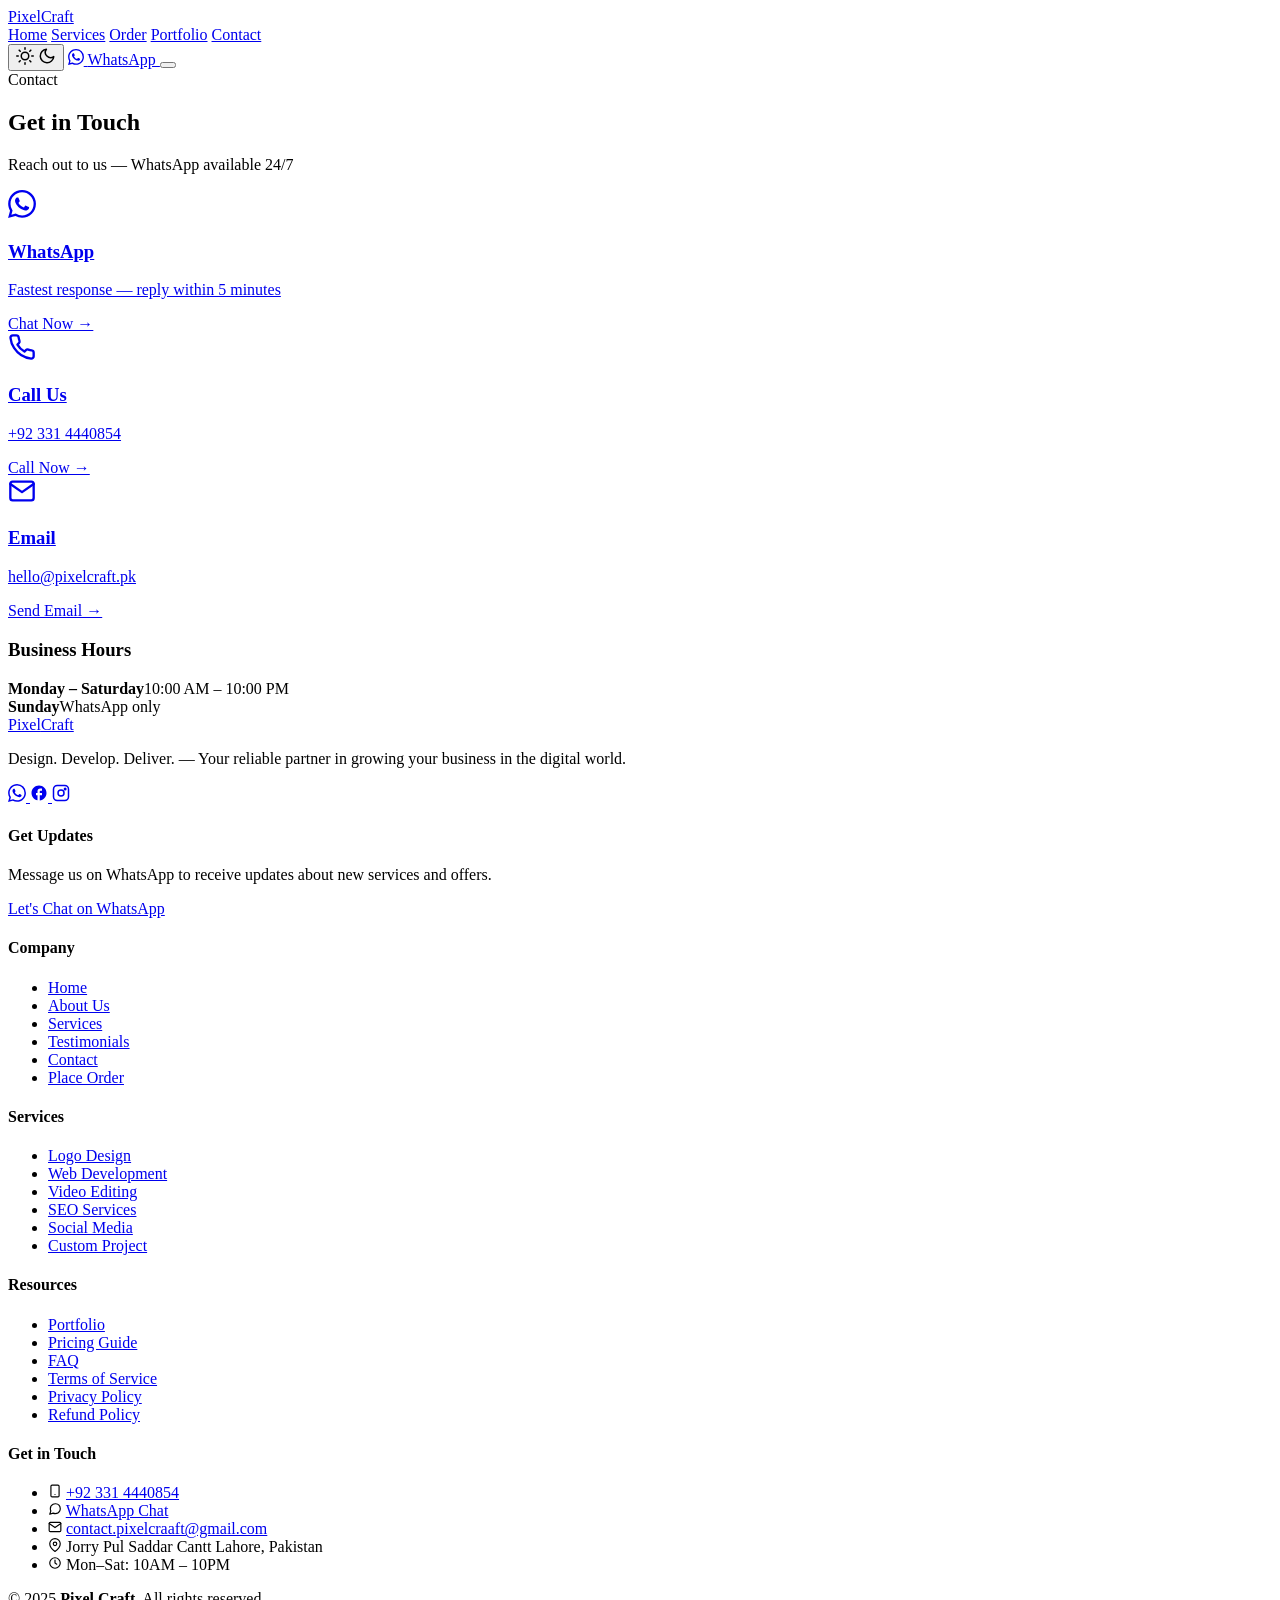
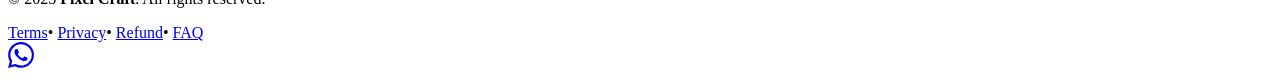
==== contact.html @ ffa3f86c "Add files via upload" ====
<!DOCTYPE html>
<html lang="en">
<head>
  <meta charset="UTF-8" />
  <meta name="viewport" content="width=device-width, initial-scale=1.0" />
  <title>Contact — Pixel Craft | Design. Develop. Deliver.</title>

  <link rel="icon" type="image/png" href="pixelcraftheaderlogo.png">
  <link rel="stylesheet" href="css/style.css" />
</head>
<body>

<header class="navbar">
  <div class="container nav-inner">
    <a href="index.html" class="logo">Pixel<span>Craft</span></a>
    <nav class="nav-links">
  <a href="index.html" class="active">Home</a>
  <a href="services.html">Services</a>
  <a href="order.html">Order</a>
  <a href="https://bilalibrahim970.github.io/my-portfolio/" target="_blank">Portfolio</a>
  <a href="contact.html">Contact</a>
</nav>
    <div class="nav-actions">
      <button id="themeToggle" class="theme-toggle" aria-label="Toggle theme">
        <span class="icon-sun">
          <svg width="18" height="18" viewBox="0 0 24 24" fill="none" stroke="currentColor" stroke-width="2" stroke-linecap="round" stroke-linejoin="round"><circle cx="12" cy="12" r="5"/><line x1="12" y1="1" x2="12" y2="3"/><line x1="12" y1="21" x2="12" y2="23"/><line x1="4.22" y1="4.22" x2="5.64" y2="5.64"/><line x1="18.36" y1="18.36" x2="19.78" y2="19.78"/><line x1="1" y1="12" x2="3" y2="12"/><line x1="21" y1="12" x2="23" y2="12"/><line x1="4.22" y1="19.78" x2="5.64" y2="18.36"/><line x1="18.36" y1="5.64" x2="19.78" y2="4.22"/></svg>
        </span>
        <span class="icon-moon">
          <svg width="18" height="18" viewBox="0 0 24 24" fill="none" stroke="currentColor" stroke-width="2" stroke-linecap="round" stroke-linejoin="round"><path d="M21 12.79A9 9 0 1 1 11.21 3 7 7 0 0 0 21 12.79z"/></svg>
        </span>
      </button>
      <a href="https://wa.me/923314440854" class="btn btn-wa" target="_blank">
        <span>
          <svg width="16" height="16" viewBox="0 0 24 24" fill="currentColor"><path d="M17.472 14.382c-.297-.149-1.758-.867-2.03-.967-.273-.099-.471-.148-.67.15-.197.297-.767.966-.94 1.164-.173.199-.347.223-.644.075-.297-.15-1.255-.463-2.39-1.475-.883-.788-1.48-1.761-1.653-2.059-.173-.297-.018-.458.13-.606.134-.133.298-.347.446-.52.149-.174.198-.298.298-.497.099-.198.05-.371-.025-.52-.075-.149-.669-1.612-.916-2.207-.242-.579-.487-.5-.669-.51-.173-.008-.371-.01-.57-.01-.198 0-.52.074-.792.372-.272.297-1.04 1.016-1.04 2.479 0 1.462 1.065 2.875 1.213 3.074.149.198 2.096 3.2 5.077 4.487.709.306 1.262.489 1.694.625.712.227 1.36.195 1.871.118.571-.085 1.758-.719 2.006-1.413.248-.694.248-1.289.173-1.413-.074-.124-.272-.198-.57-.347m-5.421 7.403h-.004a9.87 9.87 0 01-5.031-1.378l-.361-.214-3.741.982.998-3.648-.235-.374a9.86 9.86 0 01-1.51-5.26c.001-5.45 4.436-9.884 9.888-9.884 2.64 0 5.122 1.03 6.988 2.898a9.825 9.825 0 012.893 6.994c-.003 5.45-4.437 9.884-9.885 9.884m8.413-18.297A11.815 11.815 0 0012.05 0C5.495 0 .16 5.335.157 11.892c0 2.096.547 4.142 1.588 5.945L.057 24l6.305-1.654a11.882 11.882 0 005.683 1.448h.005c6.554 0 11.89-5.335 11.893-11.893a11.821 11.821 0 00-3.48-8.413Z"/></svg>
        </span> WhatsApp
      </a>
      <button class="menu-toggle" id="menuToggle" aria-label="Menu">
        <span></span><span></span><span></span>
      </button>
    </div>
  </div>
</header>

<section class="section page-section">
  <div class="container">
    <div class="section-header">
      <span class="section-tag">Contact</span>
      <h1 class="page-title">Get in <span class="gradient-text">Touch</span></h1>
      <p class="section-sub">Reach out to us — WhatsApp available 24/7</p>
    </div>

    <div class="grid-3">
      <a href="https://wa.me/923314440854" target="_blank" class="contact-card">
        <div class="contact-icon">
          <svg width="28" height="28" viewBox="0 0 24 24" fill="currentColor"><path d="M17.472 14.382c-.297-.149-1.758-.867-2.03-.967-.273-.099-.471-.148-.67.15-.197.297-.767.966-.94 1.164-.173.199-.347.223-.644.075-.297-.15-1.255-.463-2.39-1.475-.883-.788-1.48-1.761-1.653-2.059-.173-.297-.018-.458.13-.606.134-.133.298-.347.446-.52.149-.174.198-.298.298-.497.099-.198.05-.371-.025-.52-.075-.149-.669-1.612-.916-2.207-.242-.579-.487-.5-.669-.51-.173-.008-.371-.01-.57-.01-.198 0-.52.074-.792.372-.272.297-1.04 1.016-1.04 2.479 0 1.462 1.065 2.875 1.213 3.074.149.198 2.096 3.2 5.077 4.487.709.306 1.262.489 1.694.625.712.227 1.36.195 1.871.118.571-.085 1.758-.719 2.006-1.413.248-.694.248-1.289.173-1.413-.074-.124-.272-.198-.57-.347m-5.421 7.403h-.004a9.87 9.87 0 01-5.031-1.378l-.361-.214-3.741.982.998-3.648-.235-.374a9.86 9.86 0 01-1.51-5.26c.001-5.45 4.436-9.884 9.888-9.884 2.64 0 5.122 1.03 6.988 2.898a9.825 9.825 0 012.893 6.994c-.003 5.45-4.437 9.884-9.885 9.884m8.413-18.297A11.815 11.815 0 0012.05 0C5.495 0 .16 5.335.157 11.892c0 2.096.547 4.142 1.588 5.945L.057 24l6.305-1.654a11.882 11.882 0 005.683 1.448h.005c6.554 0 11.89-5.335 11.893-11.893a11.821 11.821 0 00-3.48-8.413Z"/></svg>
        </div>
        <h3>WhatsApp</h3>
        <p>Fastest response — reply within 5 minutes</p>
        <span class="contact-cta">Chat Now →</span>
      </a>
      <a href="tel:+923314440854" class="contact-card">
        <div class="contact-icon">
          <svg width="28" height="28" viewBox="0 0 24 24" fill="none" stroke="currentColor" stroke-width="2" stroke-linecap="round" stroke-linejoin="round"><path d="M22 16.92v3a2 2 0 0 1-2.18 2 19.79 19.79 0 0 1-8.63-3.07 19.5 19.5 0 0 1-6-6 19.79 19.79 0 0 1-3.07-8.67A2 2 0 0 1 4.11 2h3a2 2 0 0 1 2 1.72 12.84 12.84 0 0 0 .7 2.81 2 2 0 0 1-.45 2.11L8.09 9.91a16 16 0 0 0 6 6l1.27-1.27a2 2 0 0 1 2.11-.45 12.84 12.84 0 0 0 2.81.7A2 2 0 0 1 22 16.92z"/></svg>
        </div>
        <h3>Call Us</h3>
        <p>+92 331 4440854</p>
        <span class="contact-cta">Call Now →</span>
      </a>
      <a href="mailto:hello@pixelcraft.pk" class="contact-card">
        <div class="contact-icon">
          <svg width="28" height="28" viewBox="0 0 24 24" fill="none" stroke="currentColor" stroke-width="2" stroke-linecap="round" stroke-linejoin="round"><path d="M4 4h16c1.1 0 2 .9 2 2v12c0 1.1-.9 2-2 2H4c-1.1 0-2-.9-2-2V6c0-1.1.9-2 2-2z"/><polyline points="22,6 12,13 2,6"/></svg>
        </div>
        <h3>Email</h3>
        <p>hello@pixelcraft.pk</p>
        <span class="contact-cta">Send Email →</span>
      </a>
    </div>

    <div class="info-box">
      <h3>Business Hours</h3>
      <div class="info-grid">
        <div><strong>Monday – Saturday</strong><span>10:00 AM – 10:00 PM</span></div>
        <div><strong>Sunday</strong><span>WhatsApp only</span></div>
      </div>
    </div>
  </div>
</section>

<footer class="footer">
  <div class="container">
    <div class="footer-top">
      <div class="footer-brand">
        <a href="index.html" class="footer-logo">Pixel<span>Craft</span></a>
        <p class="footer-tagline">Design. Develop. Deliver. — Your reliable partner in growing your business in the digital world.</p>
        <div class="footer-socials">
          <a href="https://wa.me/923314440854" target="_blank" title="WhatsApp">
            <svg width="18" height="18" viewBox="0 0 24 24" fill="currentColor"><path d="M17.472 14.382c-.297-.149-1.758-.867-2.03-.967-.273-.099-.471-.148-.67.15-.197.297-.767.966-.94 1.164-.173.199-.347.223-.644.075-.297-.15-1.255-.463-2.39-1.475-.883-.788-1.48-1.761-1.653-2.059-.173-.297-.018-.458.13-.606.134-.133.298-.347.446-.52.149-.174.198-.298.298-.497.099-.198.05-.371-.025-.52-.075-.149-.669-1.612-.916-2.207-.242-.579-.487-.5-.669-.51-.173-.008-.371-.01-.57-.01-.198 0-.52.074-.792.372-.272.297-1.04 1.016-1.04 2.479 0 1.462 1.065 2.875 1.213 3.074.149.198 2.096 3.2 5.077 4.487.709.306 1.262.489 1.694.625.712.227 1.36.195 1.871.118.571-.085 1.758-.719 2.006-1.413.248-.694.248-1.289.173-1.413-.074-.124-.272-.198-.57-.347m-5.421 7.403h-.004a9.87 9.87 0 01-5.031-1.378l-.361-.214-3.741.982.998-3.648-.235-.374a9.86 9.86 0 01-1.51-5.26c.001-5.45 4.436-9.884 9.888-9.884 2.64 0 5.122 1.03 6.988 2.898a9.825 9.825 0 012.893 6.994c-.003 5.45-4.437 9.884-9.885 9.884m8.413-18.297A11.815 11.815 0 0012.05 0C5.495 0 .16 5.335.157 11.892c0 2.096.547 4.142 1.588 5.945L.057 24l6.305-1.654a11.882 11.882 0 005.683 1.448h.005c6.554 0 11.89-5.335 11.893-11.893a11.821 11.821 0 00-3.48-8.413Z"/></svg>
          </a>
          <a href="https://www.facebook.com/share/1DvGjK3aWy/" target="_blank" title="Facebook">
            <svg width="18" height="18" viewBox="0 0 24 24" fill="currentColor"><path d="M22 12c0-5.52-4.48-10-10-10S2 6.48 2 12c0 4.84 3.44 8.87 8 9.8V15H8v-3h2V9.5C10 7.57 11.57 6 13.5 6H16v3h-2c-.55 0-1 .45-1 1v2h3v3h-3v6.95c5.05-.5 9-4.76 9-9.95z"/></svg>
          </a>
          <a href="https://www.instagram.com/pi.xelcraft?stkn=NXF0dGNsZjJwc2hw" target="_blank" title="Instagram">
            <svg width="18" height="18" viewBox="0 0 24 24" fill="none" stroke="currentColor" stroke-width="2" stroke-linecap="round" stroke-linejoin="round"><rect x="2" y="2" width="20" height="20" rx="5"/><circle cx="12" cy="12" r="4"/><circle cx="17.5" cy="6.5" r="1" fill="currentColor"/></svg>
          </a>
        </div>
      </div>
      <div class="footer-newsletter">
        <h4>Get Updates</h4>
        <p>Message us on WhatsApp to receive updates about new services and offers.</p>
        <a href="https://wa.me/923314440854?text=Hi%20Pixel%20Craft" class="btn btn-wa" target="_blank">
          Let's Chat on WhatsApp
        </a>
      </div>
    </div>

    <div class="footer-grid">
      <div class="footer-col">
        <h4>Company</h4>
        <ul>
          <li><a href="index.html">Home</a></li>
          <li><a href="index.html#why-us">About Us</a></li>
          <li><a href="services.html">Services</a></li>
          <li><a href="index.html#testimonials">Testimonials</a></li>
          <li><a href="contact.html">Contact</a></li>
          <li><a href="order.html">Place Order</a></li>
        </ul>
      </div>
      <div class="footer-col">
        <h4>Services</h4>
        <ul>
          <li><a href="order.html?service=Logo%20Design">Logo Design</a></li>
          <li><a href="order.html?service=Web%20Development">Web Development</a></li>
          <li><a href="order.html?service=Video%20Editing">Video Editing</a></li>
          <li><a href="order.html?service=SEO">SEO Services</a></li>
          <li><a href="order.html?service=Social%20Media">Social Media</a></li>
          <li><a href="order.html?service=Other">Custom Project</a></li>
        </ul>
      </div>
      <div class="footer-col">
        <h4>Resources</h4>
        <ul>
          <li><a href="https://bilalibrahim970.github.io/my-portfolio/" target="_blank">Portfolio</a></li>
          <li><a href="pricing.html">Pricing Guide</a></li>
          <li><a href="faq.html">FAQ</a></li>
          <li><a href="terms.html">Terms of Service</a></li>
          <li><a href="privacy.html">Privacy Policy</a></li>
          <li><a href="refund.html">Refund Policy</a></li>
        </ul>
      </div>
      <div class="footer-col">
        <h4>Get in Touch</h4>
        <ul class="footer-contact">
          <li><span class="fc-icon">
            <svg width="14" height="14" viewBox="0 0 24 24" fill="none" stroke="currentColor" stroke-width="2" stroke-linecap="round" stroke-linejoin="round"><rect x="5" y="2" width="14" height="20" rx="2"/><line x1="12" y1="18" x2="12" y2="18"/></svg>
          </span><a href="tel:+923314440854">+92 331 4440854</a></li>
          <li><span class="fc-icon">
            <svg width="14" height="14" viewBox="0 0 24 24" fill="none" stroke="currentColor" stroke-width="2" stroke-linecap="round" stroke-linejoin="round"><path d="M21 11.5a8.38 8.38 0 0 1-.9 3.8 8.5 8.5 0 0 1-7.6 4.7 8.38 8.38 0 0 1-3.8-.9L3 21l1.9-5.7a8.38 8.38 0 0 1-.9-3.8 8.5 8.5 0 0 1 4.7-7.6 8.38 8.38 0 0 1 3.8-.9h.5a8.48 8.48 0 0 1 8 8v.5z"/></svg>
          </span><a href="https://wa.me/923314440854" target="_blank">WhatsApp Chat</a></li>
          <li><span class="fc-icon">
            <svg width="14" height="14" viewBox="0 0 24 24" fill="none" stroke="currentColor" stroke-width="2" stroke-linecap="round" stroke-linejoin="round"><path d="M4 4h16c1.1 0 2 .9 2 2v12c0 1.1-.9 2-2 2H4c-1.1 0-2-.9-2-2V6c0-1.1.9-2 2-2z"/><polyline points="22,6 12,13 2,6"/></svg>
          </span><a href="mailto:contact.pixelcraaft@gmail.com">contact.pixelcraaft@gmail.com</a></li>
          <li><span class="fc-icon">
            <svg width="14" height="14" viewBox="0 0 24 24" fill="none" stroke="currentColor" stroke-width="2" stroke-linecap="round" stroke-linejoin="round"><path d="M21 10c0 7-9 13-9 13s-9-6-9-13a9 9 0 0 1 18 0z"/><circle cx="12" cy="10" r="3"/></svg>
          </span><span>Jorry Pul Saddar Cantt Lahore, Pakistan</span></li>
          <li><span class="fc-icon">
            <svg width="14" height="14" viewBox="0 0 24 24" fill="none" stroke="currentColor" stroke-width="2" stroke-linecap="round" stroke-linejoin="round"><circle cx="12" cy="12" r="9"/><polyline points="12 7 12 12 15 14"/></svg>
          </span><span>Mon–Sat: 10AM – 10PM</span></li>
        </ul>
      </div>
    </div>

    <div class="footer-bottom">
      <p>© 2025 <strong>Pixel Craft</strong>. All rights reserved.</p>
      <div class="footer-legal">
        <a href="terms.html">Terms</a><span>•</span>
        <a href="privacy.html">Privacy</a><span>•</span>
        <a href="refund.html">Refund</a><span>•</span>
        <a href="faq.html">FAQ</a>
      </div>
    </div>
  </div>
</footer>

<a href="https://wa.me/923314440854" class="wa-float" target="_blank" aria-label="WhatsApp">
  <svg width="26" height="26" viewBox="0 0 24 24" fill="currentColor"><path d="M17.472 14.382c-.297-.149-1.758-.867-2.03-.967-.273-.099-.471-.148-.67.15-.197.297-.767.966-.94 1.164-.173.199-.347.223-.644.075-.297-.15-1.255-.463-2.39-1.475-.883-.788-1.48-1.761-1.653-2.059-.173-.297-.018-.458.13-.606.134-.133.298-.347.446-.52.149-.174.198-.298.298-.497.099-.198.05-.371-.025-.52-.075-.149-.669-1.612-.916-2.207-.242-.579-.487-.5-.669-.51-.173-.008-.371-.01-.57-.01-.198 0-.52.074-.792.372-.272.297-1.04 1.016-1.04 2.479 0 1.462 1.065 2.875 1.213 3.074.149.198 2.096 3.2 5.077 4.487.709.306 1.262.489 1.694.625.712.227 1.36.195 1.871.118.571-.085 1.758-.719 2.006-1.413.248-.694.248-1.289.173-1.413-.074-.124-.272-.198-.57-.347m-5.421 7.403h-.004a9.87 9.87 0 01-5.031-1.378l-.361-.214-3.741.982.998-3.648-.235-.374a9.86 9.86 0 01-1.51-5.26c.001-5.45 4.436-9.884 9.888-9.884 2.64 0 5.122 1.03 6.988 2.898a9.825 9.825 0 012.893 6.994c-.003 5.45-4.437 9.884-9.885 9.884m8.413-18.297A11.815 11.815 0 0012.05 0C5.495 0 .16 5.335.157 11.892c0 2.096.547 4.142 1.588 5.945L.057 24l6.305-1.654a11.882 11.882 0 005.683 1.448h.005c6.554 0 11.89-5.335 11.893-11.893a11.821 11.821 0 00-3.48-8.413Z"/></svg>
</a>

<script src="js/main.js"></script>
</body>
</html>
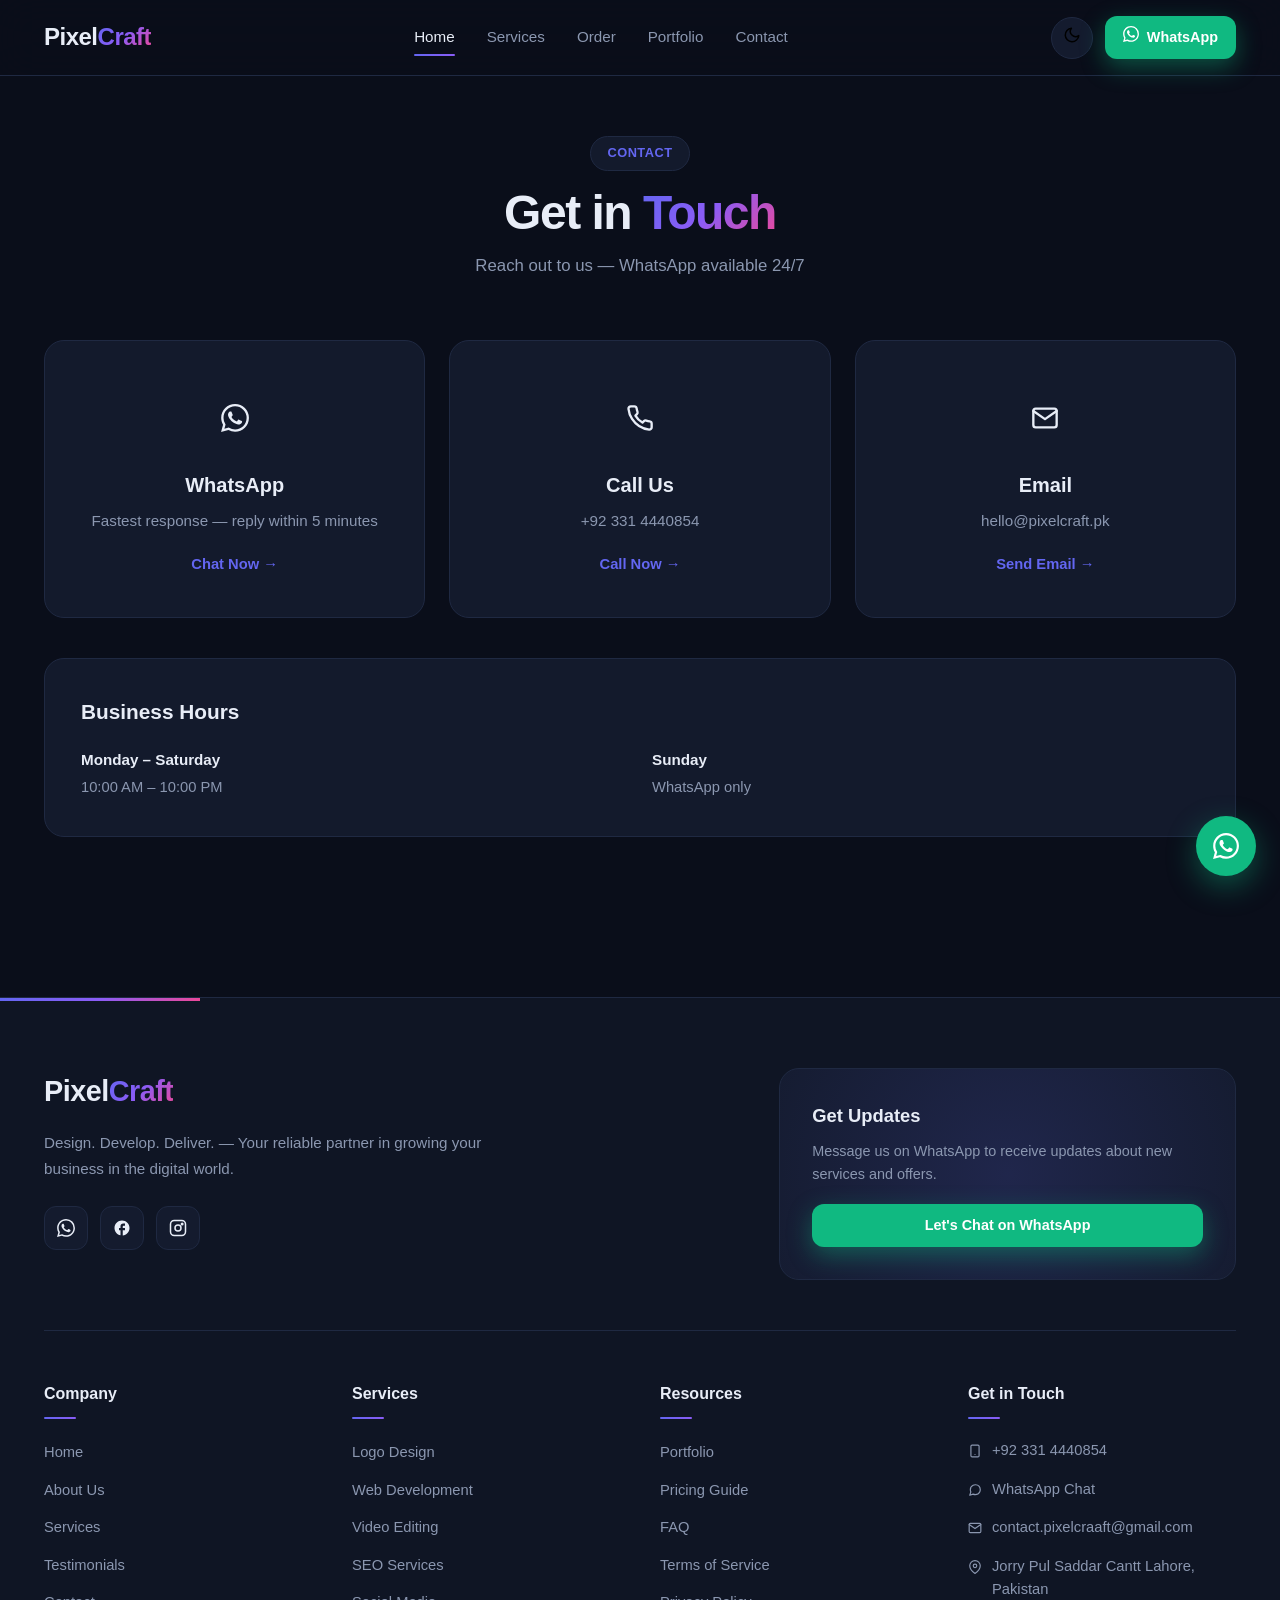
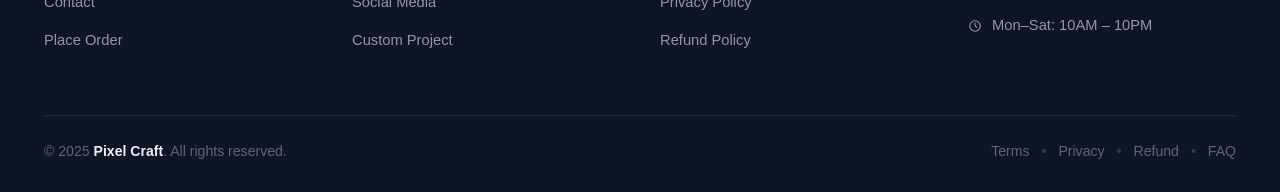
==== commit c161c8b6: "Update contact.html" ====
--- a/contact.html
+++ b/contact.html
@@ -6,7 +6,7 @@
   <title>Contact — Pixel Craft | Design. Develop. Deliver.</title>
 
   <link rel="icon" type="image/png" href="pixelcraftheaderlogo.png">
-  <link rel="stylesheet" href="css/style.css" />
+  <link rel="stylesheet" href="style.css" />
 </head>
 <body>
 
@@ -185,6 +185,6 @@
   <svg width="26" height="26" viewBox="0 0 24 24" fill="currentColor"><path d="M17.472 14.382c-.297-.149-1.758-.867-2.03-.967-.273-.099-.471-.148-.67.15-.197.297-.767.966-.94 1.164-.173.199-.347.223-.644.075-.297-.15-1.255-.463-2.39-1.475-.883-.788-1.48-1.761-1.653-2.059-.173-.297-.018-.458.13-.606.134-.133.298-.347.446-.52.149-.174.198-.298.298-.497.099-.198.05-.371-.025-.52-.075-.149-.669-1.612-.916-2.207-.242-.579-.487-.5-.669-.51-.173-.008-.371-.01-.57-.01-.198 0-.52.074-.792.372-.272.297-1.04 1.016-1.04 2.479 0 1.462 1.065 2.875 1.213 3.074.149.198 2.096 3.2 5.077 4.487.709.306 1.262.489 1.694.625.712.227 1.36.195 1.871.118.571-.085 1.758-.719 2.006-1.413.248-.694.248-1.289.173-1.413-.074-.124-.272-.198-.57-.347m-5.421 7.403h-.004a9.87 9.87 0 01-5.031-1.378l-.361-.214-3.741.982.998-3.648-.235-.374a9.86 9.86 0 01-1.51-5.26c.001-5.45 4.436-9.884 9.888-9.884 2.64 0 5.122 1.03 6.988 2.898a9.825 9.825 0 012.893 6.994c-.003 5.45-4.437 9.884-9.885 9.884m8.413-18.297A11.815 11.815 0 0012.05 0C5.495 0 .16 5.335.157 11.892c0 2.096.547 4.142 1.588 5.945L.057 24l6.305-1.654a11.882 11.882 0 005.683 1.448h.005c6.554 0 11.89-5.335 11.893-11.893a11.821 11.821 0 00-3.48-8.413Z"/></svg>
 </a>
 
-<script src="js/main.js"></script>
+<script src="main.js"></script>
 </body>
-</html>+</html>
--- a/style.css
+++ b/style.css
@@ -0,0 +1,1685 @@
+/* ============================================
+   PIXEL CRAFT — MASTER STYLESHEET
+   Dark + Light Mode · Fully Responsive
+   ============================================ */
+
+* { margin: 0; padding: 0; box-sizing: border-box; }
+
+/* ===== DARK MODE (DEFAULT) ===== */
+:root,
+[data-theme="dark"] {
+  --bg: #0A0E1A;
+  --bg-2: #0F1524;
+  --bg-3: #141B2E;
+  --card: #131A2C;
+  --card-hover: #1A2338;
+  --border: #1F2942;
+  --border-hover: #2D3B5C;
+
+  --text: #E8EDF7;
+  --text-muted: #8B97B0;
+  --text-dim: #5A6680;
+
+  --accent: #6366F1;
+  --accent-2: #8B5CF6;
+  --accent-dark: #4F46E5;
+  --accent-glow: rgba(99, 102, 241, 0.4);
+
+  --green: #10B981;
+  --green-dark: #059669;
+  --green-glow: rgba(16, 185, 129, 0.4);
+
+  --gradient: linear-gradient(135deg, #6366F1 0%, #8B5CF6 50%, #EC4899 100%);
+  --gradient-2: linear-gradient(135deg, #6366F1, #8B5CF6);
+
+  --shadow: 0 4px 24px rgba(0, 0, 0, 0.3);
+  --shadow-lg: 0 20px 60px rgba(0, 0, 0, 0.5);
+  --shadow-glow: 0 0 40px rgba(99, 102, 241, 0.15);
+}
+
+/* ===== LIGHT MODE ===== */
+[data-theme="light"] {
+  --bg: #F8FAFC;
+  --bg-2: #FFFFFF;
+  --bg-3: #F1F5F9;
+  --card: #FFFFFF;
+  --card-hover: #FFFFFF;
+  --border: #E2E8F0;
+  --border-hover: #CBD5E1;
+
+  --text: #0F172A;
+  --text-muted: #64748B;
+  --text-dim: #94A3B8;
+
+  --accent: #6366F1;
+  --accent-2: #8B5CF6;
+  --accent-dark: #4F46E5;
+  --accent-glow: rgba(99, 102, 241, 0.25);
+
+  --green: #10B981;
+  --green-dark: #059669;
+  --green-glow: rgba(16, 185, 129, 0.25);
+
+  --gradient: linear-gradient(135deg, #6366F1 0%, #8B5CF6 50%, #EC4899 100%);
+  --gradient-2: linear-gradient(135deg, #6366F1, #8B5CF6);
+
+  --shadow: 0 4px 24px rgba(15, 23, 42, 0.06);
+  --shadow-lg: 0 20px 60px rgba(15, 23, 42, 0.12);
+  --shadow-glow: 0 0 40px rgba(99, 102, 241, 0.1);
+}
+
+/* ===== BASE ===== */
+html { scroll-behavior: smooth; }
+
+body {
+  font-family: -apple-system, BlinkMacSystemFont, 'Inter', 'Segoe UI', Roboto, sans-serif;
+  background: var(--bg);
+  color: var(--text);
+  line-height: 1.6;
+  -webkit-font-smoothing: antialiased;
+  transition: background 0.3s, color 0.3s;
+  overflow-x: hidden;
+}
+
+a { color: inherit; text-decoration: none; }
+img { max-width: 100%; display: block; }
+button { font-family: inherit; cursor: pointer; border: none; background: none; }
+
+.container {
+  max-width: 1240px;
+  margin: 0 auto;
+  padding: 0 24px;
+  width: 100%;
+}
+
+/* ===== GRADIENT TEXT ===== */
+.gradient-text {
+  background: var(--gradient);
+  -webkit-background-clip: text;
+  -webkit-text-fill-color: transparent;
+  background-clip: text;
+}
+
+/* ============================================
+   NAVBAR
+   ============================================ */
+.navbar {
+  position: sticky;
+  top: 0;
+  z-index: 100;
+  background: color-mix(in srgb, var(--bg) 80%, transparent);
+  backdrop-filter: blur(20px);
+  -webkit-backdrop-filter: blur(20px);
+  border-bottom: 1px solid var(--border);
+  transition: background 0.3s, border-color 0.3s;
+}
+
+.nav-inner {
+  display: flex;
+  align-items: center;
+  justify-content: space-between;
+  padding: 16px 24px;
+  gap: 20px;
+}
+
+.logo {
+  font-size: 1.5rem;
+  font-weight: 800;
+  letter-spacing: -0.5px;
+  color: var(--text);
+  flex-shrink: 0;
+}
+.logo span {
+  background: var(--gradient);
+  -webkit-background-clip: text;
+  -webkit-text-fill-color: transparent;
+  background-clip: text;
+}
+
+.nav-links {
+  display: flex;
+  gap: 32px;
+  align-items: center;
+}
+
+.nav-links a {
+  font-size: 0.95rem;
+  font-weight: 500;
+  color: var(--text-muted);
+  transition: color 0.2s;
+  position: relative;
+}
+
+.nav-links a:hover,
+.nav-links a.active { color: var(--text); }
+
+.nav-links a::after {
+  content: "";
+  position: absolute;
+  bottom: -6px;
+  left: 0;
+  width: 0;
+  height: 2px;
+  background: var(--gradient-2);
+  transition: width 0.25s;
+  border-radius: 2px;
+}
+.nav-links a:hover::after,
+.nav-links a.active::after { width: 100%; }
+
+.nav-actions {
+  display: flex;
+  align-items: center;
+  gap: 12px;
+}
+
+/* Theme Toggle */
+.theme-toggle {
+  width: 42px;
+  height: 42px;
+  border-radius: 50%;
+  background: var(--bg-3);
+  border: 1px solid var(--border);
+  display: flex;
+  align-items: center;
+  justify-content: center;
+  font-size: 1.1rem;
+  transition: all 0.25s;
+  position: relative;
+  overflow: hidden;
+}
+.theme-toggle:hover {
+  border-color: var(--accent);
+  transform: scale(1.05);
+}
+
+.theme-toggle .icon-sun,
+.theme-toggle .icon-moon {
+  position: absolute;
+  transition: all 0.4s ease;
+}
+
+[data-theme="dark"] .theme-toggle .icon-sun {
+  opacity: 0;
+  transform: translateY(-30px) rotate(-90deg);
+}
+[data-theme="dark"] .theme-toggle .icon-moon {
+  opacity: 1;
+  transform: translateY(0) rotate(0);
+}
+[data-theme="light"] .theme-toggle .icon-sun {
+  opacity: 1;
+  transform: translateY(0) rotate(0);
+}
+[data-theme="light"] .theme-toggle .icon-moon {
+  opacity: 0;
+  transform: translateY(30px) rotate(90deg);
+}
+
+/* Mobile menu toggle */
+.menu-toggle {
+  display: none;
+  flex-direction: column;
+  gap: 5px;
+  width: 42px;
+  height: 42px;
+  align-items: center;
+  justify-content: center;
+  border-radius: 10px;
+  background: var(--bg-3);
+  border: 1px solid var(--border);
+}
+.menu-toggle span {
+  width: 20px;
+  height: 2px;
+  background: var(--text);
+  border-radius: 2px;
+  transition: all 0.25s;
+}
+
+/* ============================================
+   BUTTONS
+   ============================================ */
+.btn {
+  display: inline-flex;
+  align-items: center;
+  justify-content: center;
+  gap: 8px;
+  padding: 12px 24px;
+  border-radius: 12px;
+  font-weight: 600;
+  font-size: 0.95rem;
+  transition: all 0.25s cubic-bezier(0.4, 0, 0.2, 1);
+  white-space: nowrap;
+  position: relative;
+  overflow: hidden;
+}
+
+.btn-primary {
+  background: var(--gradient-2);
+  color: #fff;
+  box-shadow: 0 8px 24px var(--accent-glow);
+}
+.btn-primary:hover {
+  transform: translateY(-2px);
+  box-shadow: 0 12px 32px var(--accent-glow);
+  filter: brightness(1.1);
+}
+
+.btn-ghost {
+  background: var(--bg-3);
+  color: var(--text);
+  border: 1px solid var(--border);
+}
+.btn-ghost:hover {
+  border-color: var(--accent);
+  background: var(--card-hover);
+  transform: translateY(-2px);
+}
+
+.btn-wa {
+  background: var(--green);
+  color: #fff;
+  box-shadow: 0 8px 24px var(--green-glow);
+  padding: 10px 18px;
+  font-size: 0.9rem;
+}
+.btn-wa:hover {
+  background: var(--green-dark);
+  transform: translateY(-2px);
+  box-shadow: 0 12px 32px var(--green-glow);
+}
+
+.btn-full { width: 100%; }
+.btn-lg { padding: 16px 32px; font-size: 1rem; }
+
+/* ============================================
+   HERO
+   ============================================ */
+.hero {
+  position: relative;
+  padding: 100px 0 80px;
+  overflow: hidden;
+}
+
+.hero-bg {
+  position: absolute;
+  inset: 0;
+  background:
+    radial-gradient(circle at 20% 20%, var(--accent-glow) 0%, transparent 45%),
+    radial-gradient(circle at 80% 60%, var(--green-glow) 0%, transparent 45%);
+  opacity: 0.6;
+  pointer-events: none;
+  z-index: 0;
+}
+
+.hero-content {
+  position: relative;
+  z-index: 1;
+  text-align: center;
+}
+
+.hero-badge {
+  display: inline-block;
+  padding: 8px 18px;
+  background: var(--card);
+  border: 1px solid var(--border);
+  border-radius: 999px;
+  font-size: 0.85rem;
+  color: var(--text-muted);
+  margin-bottom: 24px;
+  animation: fadeInUp 0.6s ease;
+}
+
+.hero h1 {
+  font-size: clamp(2.2rem, 6vw, 4.5rem);
+  font-weight: 800;
+  letter-spacing: -2px;
+  line-height: 1.05;
+  margin-bottom: 24px;
+  animation: fadeInUp 0.6s ease 0.1s backwards;
+}
+
+.hero-sub {
+  font-size: clamp(1rem, 2vw, 1.2rem);
+  color: var(--text-muted);
+  max-width: 620px;
+  margin: 0 auto 36px;
+  animation: fadeInUp 0.6s ease 0.2s backwards;
+}
+
+.hero-btns {
+  display: flex;
+  gap: 14px;
+  justify-content: center;
+  flex-wrap: wrap;
+  margin-bottom: 60px;
+  animation: fadeInUp 0.6s ease 0.3s backwards;
+}
+
+.hero-stats {
+  display: flex;
+  gap: 60px;
+  justify-content: center;
+  flex-wrap: wrap;
+  animation: fadeInUp 0.6s ease 0.4s backwards;
+}
+
+.stat {
+  display: flex;
+  flex-direction: column;
+  align-items: center;
+  gap: 4px;
+}
+.stat strong {
+  font-size: clamp(1.8rem, 4vw, 2.5rem);
+  font-weight: 800;
+  background: var(--gradient);
+  -webkit-background-clip: text;
+  -webkit-text-fill-color: transparent;
+  background-clip: text;
+}
+.stat span {
+  color: var(--text-muted);
+  font-size: 0.9rem;
+}
+
+@keyframes fadeInUp {
+  from { opacity: 0; transform: translateY(30px); }
+  to { opacity: 1; transform: translateY(0); }
+}
+
+/* ============================================
+   SECTIONS
+   ============================================ */
+.section {
+  padding: 100px 0;
+  position: relative;
+}
+.section-alt {
+  background: var(--bg-2);
+  border-top: 1px solid var(--border);
+  border-bottom: 1px solid var(--border);
+}
+
+.section-header {
+  text-align: center;
+  max-width: 720px;
+  margin: 0 auto 60px;
+}
+
+.section-tag {
+  display: inline-block;
+  padding: 6px 16px;
+  background: var(--card);
+  border: 1px solid var(--border);
+  border-radius: 999px;
+  font-size: 0.8rem;
+  color: var(--accent);
+  font-weight: 600;
+  letter-spacing: 0.5px;
+  text-transform: uppercase;
+  margin-bottom: 16px;
+}
+
+.section-title {
+  font-size: clamp(1.8rem, 4vw, 2.75rem);
+  font-weight: 800;
+  letter-spacing: -1px;
+  line-height: 1.15;
+  margin-bottom: 14px;
+}
+
+.section-sub {
+  color: var(--text-muted);
+  font-size: clamp(0.95rem, 2vw, 1.05rem);
+}
+
+.page-section { padding: 60px 0 100px; }
+
+.page-title {
+  font-size: clamp(2rem, 5vw, 3rem);
+  font-weight: 800;
+  letter-spacing: -1.5px;
+  line-height: 1.1;
+  margin-bottom: 14px;
+}
+
+/* ============================================
+   SERVICE CARDS (Home)
+   ============================================ */
+.grid-3 {
+  display: grid;
+  grid-template-columns: repeat(auto-fit, minmax(300px, 1fr));
+  gap: 24px;
+}
+
+.service-card {
+  position: relative;
+  background: var(--card);
+  border: 1px solid var(--border);
+  border-radius: 20px;
+  padding: 32px 28px;
+  transition: all 0.35s cubic-bezier(0.4, 0, 0.2, 1);
+  overflow: hidden;
+  display: flex;
+  flex-direction: column;
+  min-height: 260px;
+  cursor: pointer;
+}
+
+.service-card-glow {
+  position: absolute;
+  top: -50%;
+  left: -50%;
+  width: 200%;
+  height: 200%;
+  background: radial-gradient(circle, var(--accent-glow) 0%, transparent 70%);
+  opacity: 0;
+  transition: opacity 0.4s;
+  pointer-events: none;
+  z-index: 0;
+}
+
+.service-card > *:not(.service-card-glow) {
+  position: relative;
+  z-index: 1;
+}
+
+.service-card:hover {
+  transform: translateY(-8px);
+  border-color: var(--accent);
+  box-shadow: var(--shadow-lg), var(--shadow-glow);
+}
+.service-card:hover .service-card-glow { opacity: 1; }
+
+.service-card-icon {
+  font-size: 2.5rem;
+  margin-bottom: 18px;
+  display: inline-block;
+  transition: transform 0.35s;
+}
+.service-card:hover .service-card-icon {
+  transform: scale(1.15) rotate(-5deg);
+}
+
+.service-card h3 {
+  font-size: 1.3rem;
+  font-weight: 700;
+  margin-bottom: 10px;
+  color: var(--text);
+}
+
+.service-card p {
+  color: var(--text-muted);
+  font-size: 0.95rem;
+  margin-bottom: 20px;
+  flex-grow: 1;
+}
+
+.service-card-footer {
+  display: flex;
+  justify-content: space-between;
+  align-items: center;
+  padding-top: 18px;
+  border-top: 1px solid var(--border);
+  margin-top: auto;
+}
+
+.service-card .price {
+  font-weight: 700;
+  font-size: 1.05rem;
+  background: var(--gradient);
+  -webkit-background-clip: text;
+  -webkit-text-fill-color: transparent;
+  background-clip: text;
+}
+
+.service-card .arrow {
+  font-size: 1.3rem;
+  color: var(--text-muted);
+  transition: all 0.3s;
+}
+.service-card:hover .arrow {
+  color: var(--accent);
+  transform: translateX(6px);
+}
+
+.service-card-cta {
+  background: var(--gradient-2);
+  border-color: transparent;
+}
+.service-card-cta h3,
+.service-card-cta p,
+.service-card-cta .price,
+.service-card-cta .arrow { color: #fff !important; -webkit-text-fill-color: #fff; }
+.service-card-cta .service-card-footer { border-color: rgba(255,255,255,0.2); }
+
+/* ============================================
+   FEATURE CARDS
+   ============================================ */
+.feature-card {
+  background: var(--card);
+  border: 1px solid var(--border);
+  border-radius: 20px;
+  padding: 36px 28px;
+  text-align: center;
+  transition: all 0.35s;
+}
+
+.feature-card:hover {
+  transform: translateY(-6px);
+  border-color: var(--accent);
+  box-shadow: var(--shadow-lg);
+}
+
+.feature-icon {
+  font-size: 2.5rem;
+  margin-bottom: 18px;
+}
+
+.feature-card h3 {
+  font-size: 1.2rem;
+  font-weight: 700;
+  margin-bottom: 10px;
+}
+.feature-card p {
+  color: var(--text-muted);
+  font-size: 0.95rem;
+}
+
+/* ============================================
+   TESTIMONIALS
+   ============================================ */
+.testimonial-card {
+  background: var(--card);
+  border: 1px solid var(--border);
+  border-radius: 20px;
+  padding: 32px 28px;
+  transition: all 0.35s;
+  position: relative;
+  overflow: hidden;
+}
+
+.testimonial-card::before {
+  content: "";
+  position: absolute;
+  top: 0; left: 0;
+  width: 4px;
+  height: 100%;
+  background: var(--gradient);
+}
+
+.testimonial-card:hover {
+  transform: translateY(-6px);
+  border-color: var(--accent);
+  box-shadow: var(--shadow-lg);
+}
+
+.stars {
+  color: #FBBF24;
+  font-size: 1.1rem;
+  letter-spacing: 2px;
+  margin-bottom: 14px;
+}
+
+.testimonial-card p {
+  color: var(--text);
+  font-size: 0.98rem;
+  line-height: 1.7;
+  margin-bottom: 22px;
+  font-style: italic;
+}
+
+.testimonial-author {
+  display: flex;
+  align-items: center;
+  gap: 14px;
+}
+
+.avatar {
+  width: 46px;
+  height: 46px;
+  border-radius: 50%;
+  background: var(--gradient-2);
+  color: #fff;
+  display: flex;
+  align-items: center;
+  justify-content: center;
+  font-weight: 700;
+  font-size: 1.1rem;
+  flex-shrink: 0;
+}
+
+.testimonial-author strong {
+  display: block;
+  color: var(--text);
+  font-size: 0.95rem;
+}
+.testimonial-author span {
+  color: var(--text-muted);
+  font-size: 0.85rem;
+}
+
+/* ============================================
+   CTA SECTION
+   ============================================ */
+.cta-section {
+  padding: 60px 0;
+}
+.cta-box {
+  background: var(--gradient-2);
+  border-radius: 28px;
+  padding: 70px 40px;
+  text-align: center;
+  position: relative;
+  overflow: hidden;
+  box-shadow: 0 30px 80px var(--accent-glow);
+}
+.cta-box::before {
+  content: "";
+  position: absolute;
+  inset: 0;
+  background:
+    radial-gradient(circle at 20% 30%, rgba(255,255,255,0.15) 0%, transparent 50%),
+    radial-gradient(circle at 80% 70%, rgba(255,255,255,0.1) 0%, transparent 50%);
+  pointer-events: none;
+}
+.cta-box > * { position: relative; z-index: 1; }
+
+.cta-box h2 {
+  font-size: clamp(1.6rem, 4vw, 2.5rem);
+  font-weight: 800;
+  letter-spacing: -1px;
+  margin-bottom: 14px;
+  color: #fff;
+}
+.cta-box p {
+  color: rgba(255,255,255,0.9);
+  font-size: 1.05rem;
+  margin-bottom: 30px;
+}
+.cta-box .btn-primary {
+  background: #fff;
+  color: var(--accent);
+  box-shadow: 0 12px 32px rgba(0,0,0,0.2);
+}
+.cta-box .btn-primary:hover {
+  background: #fff;
+  filter: none;
+  transform: translateY(-3px);
+  box-shadow: 0 20px 40px rgba(0,0,0,0.3);
+}
+
+/* ============================================
+   SERVICES PAGE (list rows)
+   ============================================ */
+.services-list {
+  display: flex;
+  flex-direction: column;
+  gap: 20px;
+  margin-bottom: 60px;
+}
+
+.service-row {
+  display: grid;
+  grid-template-columns: auto 1fr auto;
+  gap: 28px;
+  align-items: center;
+  background: var(--card);
+  border: 1px solid var(--border);
+  border-radius: 20px;
+  padding: 28px;
+  transition: all 0.3s;
+}
+.service-row:hover {
+  border-color: var(--accent);
+  transform: translateY(-4px);
+  box-shadow: var(--shadow-lg);
+}
+
+.service-row-icon {
+  font-size: 2.2rem;
+  width: 76px;
+  height: 76px;
+  background: var(--bg-3);
+  border: 1px solid var(--border);
+  border-radius: 18px;
+  display: flex;
+  align-items: center;
+  justify-content: center;
+  flex-shrink: 0;
+  transition: transform 0.35s;
+}
+.service-row:hover .service-row-icon { transform: scale(1.08) rotate(-5deg); }
+
+.service-row-content h3 {
+  font-size: 1.25rem;
+  font-weight: 700;
+  margin-bottom: 8px;
+}
+.service-row-content p {
+  color: var(--text-muted);
+  font-size: 0.95rem;
+  margin-bottom: 14px;
+}
+
+.service-tags {
+  display: flex;
+  flex-wrap: wrap;
+  gap: 8px;
+}
+.service-tags span {
+  padding: 5px 12px;
+  background: var(--bg-3);
+  border: 1px solid var(--border);
+  border-radius: 999px;
+  font-size: 0.78rem;
+  color: var(--text-muted);
+  font-weight: 500;
+}
+
+.service-row-action {
+  text-align: right;
+  min-width: 140px;
+}
+.service-price-tag {
+  font-weight: 800;
+  font-size: 1.25rem;
+  background: var(--gradient);
+  -webkit-background-clip: text;
+  -webkit-text-fill-color: transparent;
+  background-clip: text;
+  margin-bottom: 12px;
+}
+.service-price-tag span {
+  font-size: 0.8rem;
+  color: var(--text-muted);
+  -webkit-text-fill-color: var(--text-muted);
+  font-weight: 500;
+}
+
+/* Custom box */
+.custom-box {
+  background: var(--card);
+  border: 1px solid var(--border);
+  border-radius: 24px;
+  padding: 50px 32px;
+  text-align: center;
+  position: relative;
+  overflow: hidden;
+}
+.custom-box::before {
+  content: "";
+  position: absolute;
+  inset: 0;
+  background: radial-gradient(circle at 50% 0%, var(--accent-glow), transparent 60%);
+  opacity: 0.5;
+  pointer-events: none;
+}
+.custom-box > * { position: relative; z-index: 1; }
+.custom-box h3 {
+  font-size: 1.6rem;
+  font-weight: 800;
+  margin-bottom: 10px;
+}
+.custom-box p {
+  color: var(--text-muted);
+  margin-bottom: 24px;
+}
+
+/* ============================================
+   ORDER FORM
+   ============================================ */
+.form-wrapper {
+  max-width: 720px;
+  margin: 0 auto;
+}
+
+.order-form {
+  background: var(--card);
+  border: 1px solid var(--border);
+  border-radius: 24px;
+  padding: 40px;
+  box-shadow: var(--shadow-lg);
+}
+
+.form-row {
+  display: grid;
+  grid-template-columns: 1fr 1fr;
+  gap: 20px;
+}
+
+.form-group {
+  margin-bottom: 22px;
+}
+
+.form-group label {
+  display: block;
+  font-weight: 600;
+  color: var(--text);
+  margin-bottom: 8px;
+  font-size: 0.9rem;
+}
+
+.form-group input,
+.form-group select,
+.form-group textarea {
+  width: 100%;
+  padding: 14px 16px;
+  background: var(--bg-3);
+  border: 1.5px solid var(--border);
+  border-radius: 12px;
+  font-size: 0.95rem;
+  font-family: inherit;
+  color: var(--text);
+  transition: all 0.25s;
+}
+
+.form-group input::placeholder,
+.form-group textarea::placeholder {
+  color: var(--text-dim);
+}
+
+.form-group input:focus,
+.form-group select:focus,
+.form-group textarea:focus {
+  outline: none;
+  border-color: var(--accent);
+  background: var(--card);
+  box-shadow: 0 0 0 4px var(--accent-glow);
+}
+
+.form-group textarea {
+  resize: vertical;
+  min-height: 120px;
+}
+
+.form-note {
+  text-align: center;
+  color: var(--text-muted);
+  font-size: 0.85rem;
+  margin-top: 14px;
+}
+
+/* ============================================
+   CONTACT
+   ============================================ */
+.contact-card {
+  display: block;
+  background: var(--card);
+  border: 1px solid var(--border);
+  border-radius: 20px;
+  padding: 40px 28px;
+  text-align: center;
+  transition: all 0.35s;
+  cursor: pointer;
+}
+.contact-card:hover {
+  transform: translateY(-8px);
+  border-color: var(--accent);
+  box-shadow: var(--shadow-lg), var(--shadow-glow);
+}
+
+.contact-icon {
+  font-size: 2.8rem;
+  margin-bottom: 16px;
+  display: inline-block;
+  transition: transform 0.35s;
+}
+.contact-card:hover .contact-icon { transform: scale(1.15); }
+
+.contact-card h3 {
+  font-size: 1.25rem;
+  font-weight: 700;
+  margin-bottom: 8px;
+}
+.contact-card p {
+  color: var(--text-muted);
+  font-size: 0.95rem;
+  margin-bottom: 18px;
+}
+.contact-cta {
+  color: var(--accent);
+  font-weight: 600;
+  font-size: 0.92rem;
+}
+
+.info-box {
+  background: var(--card);
+  border: 1px solid var(--border);
+  border-radius: 20px;
+  padding: 36px;
+  margin-top: 40px;
+}
+.info-box h3 {
+  font-size: 1.3rem;
+  font-weight: 700;
+  margin-bottom: 20px;
+}
+.info-grid {
+  display: grid;
+  grid-template-columns: 1fr 1fr;
+  gap: 24px;
+}
+.info-grid > div {
+  display: flex;
+  flex-direction: column;
+  gap: 4px;
+}
+.info-grid strong {
+  color: var(--text);
+  font-size: 0.95rem;
+}
+.info-grid span {
+  color: var(--text-muted);
+  font-size: 0.92rem;
+}
+
+/* ============================================
+   FOOTER
+   ============================================ */
+.footer {
+  background: var(--bg-2);
+  border-top: 1px solid var(--border);
+  padding: 70px 0 0;
+  margin-top: 60px;
+  position: relative;
+}
+
+.footer::before {
+  content: "";
+  position: absolute;
+  top: 0;
+  left: 0;
+  width: 200px;
+  height: 3px;
+  background: var(--gradient);
+}
+
+.footer-top {
+  display: grid;
+  grid-template-columns: 1.5fr 1fr;
+  gap: 50px;
+  padding-bottom: 50px;
+  border-bottom: 1px solid var(--border);
+  margin-bottom: 50px;
+}
+
+.footer-brand .footer-logo {
+  font-size: 1.8rem;
+  font-weight: 800;
+  color: var(--text);
+  letter-spacing: -0.5px;
+  display: inline-block;
+  margin-bottom: 16px;
+}
+.footer-brand .footer-logo span {
+  background: var(--gradient);
+  -webkit-background-clip: text;
+  -webkit-text-fill-color: transparent;
+  background-clip: text;
+}
+
+.footer-tagline {
+  color: var(--text-muted);
+  font-size: 0.95rem;
+  line-height: 1.7;
+  margin-bottom: 24px;
+  max-width: 480px;
+}
+
+.footer-socials {
+  display: flex;
+  gap: 12px;
+  flex-wrap: wrap;
+}
+
+.footer-socials a {
+  display: flex;
+  align-items: center;
+  justify-content: center;
+  width: 44px;
+  height: 44px;
+  background: var(--bg-3);
+  border: 1px solid var(--border);
+  border-radius: 12px;
+  font-size: 1.15rem;
+  transition: all 0.3s;
+}
+.footer-socials a:hover {
+  background: var(--gradient-2);
+  border-color: transparent;
+  transform: translateY(-4px);
+  box-shadow: 0 10px 24px var(--accent-glow);
+}
+
+.footer-newsletter {
+  background: var(--card);
+  border: 1px solid var(--border);
+  padding: 32px;
+  border-radius: 20px;
+  align-self: start;
+  position: relative;
+  overflow: hidden;
+}
+.footer-newsletter::before {
+  content: "";
+  position: absolute;
+  top: -50%; right: -50%;
+  width: 200%; height: 200%;
+  background: radial-gradient(circle, var(--accent-glow), transparent 60%);
+  opacity: 0.4;
+  pointer-events: none;
+}
+.footer-newsletter > * { position: relative; z-index: 1; }
+
+.footer-newsletter h4 {
+  color: var(--text);
+  font-size: 1.15rem;
+  font-weight: 700;
+  margin-bottom: 10px;
+}
+.footer-newsletter p {
+  color: var(--text-muted);
+  font-size: 0.9rem;
+  margin-bottom: 18px;
+  line-height: 1.6;
+}
+.footer-newsletter .btn { width: 100%; }
+
+.footer-grid {
+  display: grid;
+  grid-template-columns: repeat(4, 1fr);
+  gap: 40px;
+  padding-bottom: 50px;
+  border-bottom: 1px solid var(--border);
+}
+
+.footer-col h4 {
+  color: var(--text);
+  font-size: 1rem;
+  font-weight: 700;
+  margin-bottom: 20px;
+  position: relative;
+  padding-bottom: 12px;
+}
+.footer-col h4::after {
+  content: "";
+  position: absolute;
+  bottom: 0; left: 0;
+  width: 32px;
+  height: 2px;
+  background: var(--gradient-2);
+  border-radius: 2px;
+}
+
+.footer-col ul {
+  list-style: none;
+}
+.footer-col ul li {
+  margin-bottom: 12px;
+}
+.footer-col ul li a {
+  color: var(--text-muted);
+  font-size: 0.92rem;
+  transition: all 0.2s;
+  display: inline-block;
+}
+.footer-col ul li a:hover {
+  color: var(--accent);
+  transform: translateX(4px);
+}
+
+.footer-contact li {
+  display: flex;
+  align-items: flex-start;
+  gap: 10px;
+  margin-bottom: 14px;
+  font-size: 0.92rem;
+  color: var(--text-muted);
+}
+.footer-contact .fc-icon {
+  flex-shrink: 0;
+  font-size: 1rem;
+  margin-top: 1px;
+}
+.footer-contact a {
+  color: var(--text-muted);
+  transition: color 0.2s;
+}
+.footer-contact a:hover { color: var(--accent); }
+
+.footer-bottom {
+  display: flex;
+  justify-content: space-between;
+  align-items: center;
+  padding: 24px 0 30px;
+  gap: 20px;
+  flex-wrap: wrap;
+}
+.footer-bottom p {
+  color: var(--text-dim);
+  font-size: 0.88rem;
+}
+.footer-bottom strong {
+  color: var(--text);
+  font-weight: 600;
+}
+.footer-legal {
+  display: flex;
+  align-items: center;
+  gap: 12px;
+  font-size: 0.88rem;
+}
+.footer-legal a {
+  color: var(--text-dim);
+  transition: color 0.2s;
+}
+.footer-legal a:hover { color: var(--accent); }
+.footer-legal span { color: var(--border-hover); }
+
+/* ============================================
+   FLOATING WHATSAPP
+   ============================================ */
+.wa-float {
+  position: fixed;
+  bottom: 24px;
+  right: 24px;
+  width: 60px;
+  height: 60px;
+  background: var(--green);
+  color: #fff;
+  border-radius: 50%;
+  display: flex;
+  align-items: center;
+  justify-content: center;
+  font-size: 1.7rem;
+  box-shadow: 0 10px 30px var(--green-glow);
+  z-index: 200;
+  transition: all 0.3s;
+  animation: waPulse 2.5s infinite;
+}
+.wa-float:hover {
+  background: var(--green-dark);
+  transform: scale(1.1) rotate(-5deg);
+}
+
+@keyframes waPulse {
+  0%, 100% { box-shadow: 0 10px 30px var(--green-glow), 0 0 0 0 var(--green-glow); }
+  50% { box-shadow: 0 10px 30px var(--green-glow), 0 0 0 14px transparent; }
+}
+
+/* ============================================
+   RESPONSIVE — TABLET (≤ 992px)
+   ============================================ */
+@media (max-width: 992px) {
+  .nav-links {
+    display: none;
+    position: absolute;
+    top: 100%;
+    left: 0;
+    right: 0;
+    background: var(--bg-2);
+    border-bottom: 1px solid var(--border);
+    flex-direction: column;
+    padding: 24px;
+    gap: 18px;
+    align-items: flex-start;
+  }
+  .nav-links.open { display: flex; }
+  .nav-links a { font-size: 1rem; }
+
+  .menu-toggle { display: flex; }
+
+  .hero { padding: 70px 0 60px; }
+  .hero-stats { gap: 40px; }
+  .section { padding: 70px 0; }
+  .section-header { margin-bottom: 44px; }
+
+  .footer-top {
+    grid-template-columns: 1fr;
+    gap: 30px;
+  }
+  .footer-grid {
+    grid-template-columns: repeat(2, 1fr);
+    gap: 32px;
+  }
+
+  .service-row {
+    grid-template-columns: auto 1fr;
+    gap: 20px;
+  }
+  .service-row-action {
+    grid-column: 1 / -1;
+    text-align: left;
+    display: flex;
+    align-items: center;
+    justify-content: space-between;
+    gap: 16px;
+    padding-top: 16px;
+    border-top: 1px solid var(--border);
+  }
+  .service-price-tag { margin-bottom: 0; }
+}
+
+/* ============================================
+   RESPONSIVE — MOBILE (≤ 640px)
+   ============================================ */
+@media (max-width: 640px) {
+  .container { padding: 0 18px; }
+
+  .nav-inner { padding: 14px 18px; gap: 10px; }
+  .logo { font-size: 1.3rem; }
+
+  .nav-actions .btn-wa span:not(:first-child) { display: none; }
+  .nav-actions .btn-wa { padding: 10px 14px; }
+
+  .theme-toggle, .menu-toggle { width: 40px; height: 40px; }
+
+  .hero { padding: 55px 0 50px; }
+  .hero h1 { letter-spacing: -1px; margin-bottom: 18px; }
+  .hero-sub { font-size: 0.98rem; margin-bottom: 28px; }
+  .hero-badge { font-size: 0.78rem; padding: 6px 14px; }
+  .hero-btns { gap: 10px; margin-bottom: 44px; }
+  .hero-btns .btn { flex: 1; min-width: 140px; padding: 12px 18px; font-size: 0.9rem; }
+  .hero-stats { gap: 24px; }
+  .stat strong { font-size: 1.6rem; }
+  .stat span { font-size: 0.8rem; }
+
+  .section { padding: 55px 0; }
+  .section-header { margin-bottom: 32px; }
+  .page-section { padding: 40px 0 60px; }
+
+  .grid-3 { grid-template-columns: 1fr; gap: 18px; }
+
+  .service-card { padding: 26px 22px; min-height: auto; border-radius: 18px; }
+  .service-card-icon { font-size: 2.2rem; }
+  .service-card h3 { font-size: 1.15rem; }
+
+  .feature-card { padding: 28px 22px; }
+  .testimonial-card { padding: 26px 22px; }
+  .testimonial-card p { font-size: 0.92rem; }
+
+  .cta-box { padding: 50px 24px; border-radius: 22px; }
+
+  .service-row {
+    grid-template-columns: 1fr;
+    padding: 22px;
+    gap: 16px;
+    border-radius: 18px;
+  }
+  .service-row-icon { width: 60px; height: 60px; font-size: 1.8rem; }
+  .service-row-content h3 { font-size: 1.1rem; }
+  .service-row-content p { font-size: 0.9rem; }
+  .service-tags span { font-size: 0.72rem; padding: 4px 10px; }
+
+  .service-row-action {
+    flex-direction: column;
+    align-items: stretch;
+    gap: 12px;
+  }
+  .service-row-action .btn { width: 100%; }
+
+  .custom-box { padding: 36px 22px; border-radius: 20px; }
+  .custom-box h3 { font-size: 1.3rem; }
+
+  .order-form { padding: 26px 22px; border-radius: 20px; }
+  .form-row { grid-template-columns: 1fr; gap: 0; }
+  .form-group input,
+  .form-group select,
+  .form-group textarea { padding: 13px 14px; font-size: 16px; /* prevent iOS zoom */ }
+
+  .contact-card { padding: 32px 22px; }
+  .info-box { padding: 26px 22px; }
+  .info-grid { grid-template-columns: 1fr; gap: 18px; }
+
+  .footer { padding: 50px 0 0; margin-top: 40px; }
+  .footer-grid { grid-template-columns: 1fr; gap: 30px; padding-bottom: 36px; }
+  .footer-top { padding-bottom: 36px; margin-bottom: 36px; gap: 24px; }
+  .footer-newsletter { padding: 24px; }
+  .footer-bottom {
+    flex-direction: column;
+    text-align: center;
+    gap: 14px;
+    padding: 20px 0 24px;
+  }
+
+  .wa-float { width: 56px; height: 56px; font-size: 1.5rem; bottom: 20px; right: 20px; }
+}
+
+/* ============================================
+   EXTRA SMALL (≤ 380px)
+   ============================================ */
+@media (max-width: 380px) {
+  .hero h1 { font-size: 1.9rem; }
+  .hero-btns .btn { min-width: 100%; }
+  .stat strong { font-size: 1.4rem; }
+}
+/* ============================================
+   NEW PAGES — Pricing, FAQ, Legal
+   ============================================ */
+
+/* ===== PRICING PAGE ===== */
+.pricing-grid {
+  display: grid;
+  grid-template-columns: repeat(auto-fit, minmax(280px, 1fr));
+  gap: 24px;
+}
+
+.pricing-card {
+  background: var(--card);
+  border: 1px solid var(--border);
+  border-radius: 20px;
+  padding: 36px 28px;
+  text-align: center;
+  transition: all 0.35s cubic-bezier(0.4, 0, 0.2, 1);
+  position: relative;
+  display: flex;
+  flex-direction: column;
+}
+.pricing-card:hover {
+  transform: translateY(-8px);
+  border-color: var(--accent);
+  box-shadow: var(--shadow-lg), var(--shadow-glow);
+}
+
+.pricing-card-highlight {
+  background: var(--gradient-2);
+  border-color: transparent;
+}
+.pricing-card-highlight h3,
+.pricing-card-highlight .pricing-amount,
+.pricing-card-highlight .pricing-features li {
+  color: #fff;
+  -webkit-text-fill-color: #fff;
+}
+.pricing-card-highlight .pricing-amount span { color: rgba(255,255,255,0.8); }
+.pricing-card-highlight .pricing-features li::before { color: #fff; }
+.pricing-card-highlight .pricing-features { border-color: rgba(255,255,255,0.2); }
+.pricing-card-highlight .btn-primary { background: #fff; color: var(--accent); }
+.pricing-card-highlight .btn-primary:hover { background: #fff; filter: none; }
+
+.pricing-badge {
+  position: absolute;
+  top: 16px;
+  right: 16px;
+  background: #fff;
+  color: var(--accent);
+  font-size: 0.7rem;
+  font-weight: 700;
+  padding: 4px 12px;
+  border-radius: 999px;
+  letter-spacing: 0.5px;
+  text-transform: uppercase;
+}
+
+.pricing-icon {
+  font-size: 2.5rem;
+  margin-bottom: 14px;
+}
+
+.pricing-card h3 {
+  font-size: 1.2rem;
+  font-weight: 700;
+  margin-bottom: 14px;
+  color: var(--text);
+}
+
+.pricing-amount {
+  font-size: 2.2rem;
+  font-weight: 800;
+  background: var(--gradient);
+  -webkit-background-clip: text;
+  -webkit-text-fill-color: transparent;
+  background-clip: text;
+  margin-bottom: 22px;
+  letter-spacing: -1px;
+}
+.pricing-amount span {
+  font-size: 0.9rem;
+  font-weight: 500;
+  color: var(--text-muted);
+  -webkit-text-fill-color: var(--text-muted);
+  margin-left: 4px;
+}
+
+.pricing-features {
+  list-style: none;
+  text-align: left;
+  margin-bottom: 24px;
+  padding-bottom: 24px;
+  border-bottom: 1px solid var(--border);
+  flex-grow: 1;
+}
+.pricing-features li {
+  padding: 8px 0 8px 24px;
+  position: relative;
+  color: var(--text-muted);
+  font-size: 0.92rem;
+}
+.pricing-features li::before {
+  content: "✓";
+  position: absolute;
+  left: 0;
+  color: var(--green);
+  font-weight: 700;
+  font-size: 0.95rem;
+}
+
+/* ===== INFO LIST ===== */
+.info-list {
+  list-style: none;
+  padding-left: 0;
+}
+.info-list li {
+  padding: 10px 0 10px 28px;
+  position: relative;
+  color: var(--text-muted);
+  border-bottom: 1px solid var(--border);
+  font-size: 0.95rem;
+}
+.info-list li:last-child { border-bottom: none; }
+.info-list li::before {
+  content: "→";
+  position: absolute;
+  left: 0;
+  color: var(--accent);
+  font-weight: 700;
+}
+.info-list strong { color: var(--text); }
+
+/* ===== FAQ PAGE ===== */
+.faq-list {
+  display: flex;
+  flex-direction: column;
+  gap: 14px;
+}
+
+.faq-item {
+  background: var(--card);
+  border: 1px solid var(--border);
+  border-radius: 16px;
+  overflow: hidden;
+  transition: all 0.3s;
+}
+.faq-item:hover {
+  border-color: var(--accent);
+}
+.faq-item[open] {
+  border-color: var(--accent);
+  box-shadow: var(--shadow-lg);
+}
+
+.faq-item summary {
+  padding: 22px 26px;
+  font-size: 1.02rem;
+  font-weight: 600;
+  color: var(--text);
+  cursor: pointer;
+  display: flex;
+  align-items: center;
+  justify-content: space-between;
+  gap: 16px;
+  list-style: none;
+  position: relative;
+  transition: color 0.2s;
+}
+.faq-item summary::-webkit-details-marker { display: none; }
+
+.faq-item summary::after {
+  content: "+";
+  font-size: 1.5rem;
+  font-weight: 300;
+  color: var(--accent);
+  transition: transform 0.3s;
+  flex-shrink: 0;
+  line-height: 1;
+}
+.faq-item[open] summary::after {
+  transform: rotate(45deg);
+}
+.faq-item summary:hover { color: var(--accent); }
+
+.faq-answer {
+  padding: 0 26px 24px;
+  color: var(--text-muted);
+  font-size: 0.95rem;
+  line-height: 1.75;
+  animation: fadeInAnswer 0.3s ease;
+}
+.faq-answer a {
+  color: var(--accent);
+  font-weight: 500;
+  text-decoration: underline;
+}
+
+@keyframes fadeInAnswer {
+  from { opacity: 0; transform: translateY(-6px); }
+  to { opacity: 1; transform: translateY(0); }
+}
+
+/* ===== LEGAL PAGES (Terms, Privacy, Refund) ===== */
+.legal-container {
+  max-width: 820px;
+}
+
+.legal-content {
+  background: var(--card);
+  border: 1px solid var(--border);
+  border-radius: 20px;
+  padding: 50px 44px;
+  color: var(--text-muted);
+  line-height: 1.8;
+  font-size: 0.96rem;
+}
+
+.legal-content > p:first-child {
+  font-size: 1.02rem;
+  color: var(--text);
+  padding-bottom: 24px;
+  border-bottom: 1px solid var(--border);
+  margin-bottom: 32px;
+}
+
+.legal-content h2 {
+  color: var(--text);
+  font-size: 1.2rem;
+  font-weight: 700;
+  margin-top: 36px;
+  margin-bottom: 14px;
+  padding-left: 14px;
+  position: relative;
+  letter-spacing: -0.3px;
+}
+.legal-content h2::before {
+  content: "";
+  position: absolute;
+  left: 0;
+  top: 4px;
+  bottom: 4px;
+  width: 4px;
+  background: var(--gradient-2);
+  border-radius: 4px;
+}
+
+.legal-content h3 {
+  color: var(--text);
+  font-size: 1.05rem;
+  font-weight: 600;
+  margin-top: 22px;
+  margin-bottom: 10px;
+}
+
+.legal-content p {
+  margin-bottom: 14px;
+}
+
+.legal-content ul,
+.legal-content ol {
+  padding-left: 22px;
+  margin-bottom: 18px;
+}
+.legal-content li {
+  margin-bottom: 8px;
+  padding-left: 4px;
+}
+.legal-content li::marker { color: var(--accent); }
+
+.legal-content strong {
+  color: var(--text);
+  font-weight: 600;
+}
+
+.legal-content a {
+  color: var(--accent);
+  text-decoration: underline;
+  transition: color 0.2s;
+}
+.legal-content a:hover { color: var(--accent-2); }
+
+/* ===== RESPONSIVE — New Pages ===== */
+@media (max-width: 768px) {
+  .pricing-grid { grid-template-columns: 1fr; gap: 18px; }
+  .pricing-card { padding: 30px 24px; }
+  .pricing-amount { font-size: 1.9rem; }
+
+  .faq-item summary {
+    padding: 18px 20px;
+    font-size: 0.95rem;
+  }
+  .faq-answer { padding: 0 20px 20px; font-size: 0.92rem; }
+
+  .legal-content {
+    padding: 32px 22px;
+    font-size: 0.92rem;
+    border-radius: 16px;
+  }
+  .legal-content h2 {
+    font-size: 1.1rem;
+    margin-top: 28px;
+  }
+  .legal-content h3 { font-size: 1rem; }
+  .legal-content > p:first-child { font-size: 0.96rem; }
+}
+
+@media (max-width: 480px) {
+  .pricing-card { padding: 26px 20px; border-radius: 16px; }
+  .pricing-icon { font-size: 2.1rem; }
+  .pricing-amount { font-size: 1.7rem; }
+
+  .faq-item summary { padding: 16px 18px; font-size: 0.9rem; }
+  .faq-answer { padding: 0 18px 18px; font-size: 0.88rem; }
+
+  .legal-content { padding: 26px 18px; font-size: 0.88rem; }
+  .legal-content h2 { font-size: 1rem; padding-left: 12px; }
+  .legal-content ul, .legal-content ol { padding-left: 18px; }
+}
+ /* Review Button (simple + centered) */
+.review-btn-wrap {
+  display: flex;
+  justify-content: center;
+  align-items: center;
+  width: 100%;
+  margin-top: 35px;
+}
